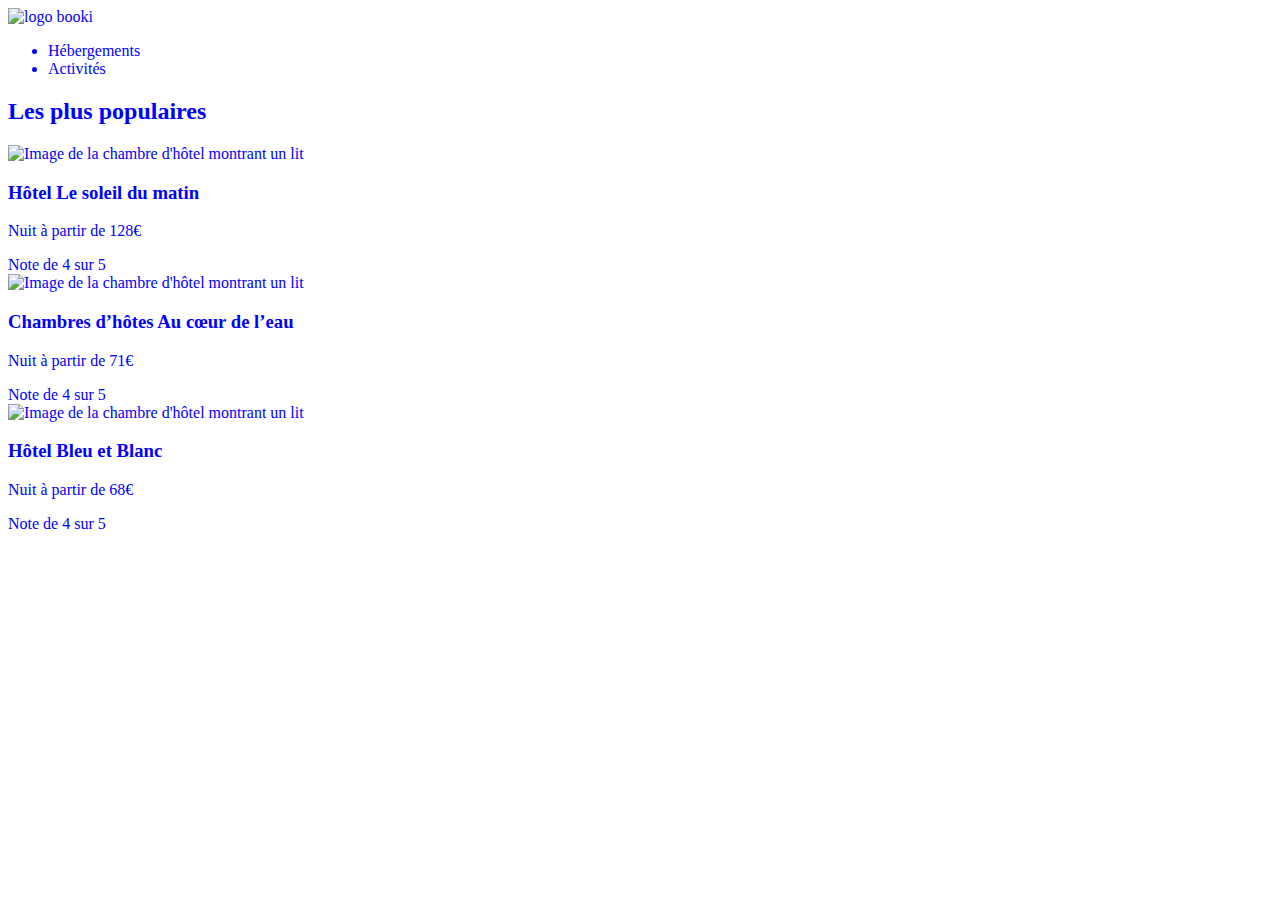
==== desktop.html @ 02c39d25 "Add files via upload" ====
<!DOCTYPE html>
<html lang="fr">

<head>
    <meta charset="UTF-8">
    <meta name="viewport" content="width=device-width, initial-scale=1.0">
    <title>Booki</title>
    <link rel="preconnect" href="https://fonts.googleapis.com">
    <link rel="preconnect" href="https://fonts.gstatic.com" crossorigin>
    <link href="https://fonts.googleapis.com/css2?family=Raleway:wght@400;500;700&display=swap" rel="stylesheet">
    <link rel="stylesheet" href="https://cdnjs.cloudflare.com/ajax/libs/font-awesome/6.2.1/css/all.min.css"
        integrity="sha512-MV7K8+y+gLIBoVD59lQIYicR65iaqukzvf/nwasF0nqhPay5w/9lJmVM2hMDcnK1OnMGCdVK+iQrJ7lzPJQd1w=="
        crossorigin="anonymous" referrerpolicy="no-referrer" />
    <link rel="stylesheet" href="./css/desktop.css">
</head>

<body>
    <div class="main-container">
        <header>
            <div class="logo">
                <img src="PROJETS/../Logo.png" title="Logo du site Booki" alt="logo booki" />
            </div>
         <nav class="entete">
           <ul>
             <li><class="herbergements-entete">Hébergements</a>
             </li>
                <li><class="activites-entete">Activités</a>
                    
        </header>
        <main>
            <div class="hebergements-and-populaires">
                <section class="hebergements">

                </section>
                <section class="populaires">
                    <div class="populaires-title">
                        <h2 class="section-title">Les plus populaires</h2>
                        <i class="fa-solid fa-chart-line" aria-hidden="true"></i>
                    </div>
                    <div class="populaires-cards">
                        <article class="card">
                            <img src="./images/hebergements/emile-guillemot.jpg" alt="Image de la chambre d'hôtel montrant un lit">
                            <div class="card-content">
                                <div class="card-txt">
                                    <h3 class="card-title">Hôtel Le soleil du matin</h3>
                                    <p class="card-subtitle">Nuit à partir de 128<span class="euro">€</span></p>
                                </div>
                                <div class="card-rating">
                                    <i class="fa-xs fa-solid fa-star" aria-hidden="true"></i>
                                    <i class="fa-xs fa-solid fa-star" aria-hidden="true"></i>
                                    <i class="fa-xs fa-solid fa-star" aria-hidden="true"></i>
                                    <i class="fa-xs fa-solid fa-star" aria-hidden="true"></i>
                                    <i class="fa-xs fa-solid fa-star neutralStar" aria-hidden="true"></i>
                                    <span class="sr-only">Note de 4 sur 5</span>
                                </div>
                            </div>
                        </article>
                        <article class="card">
                            <img src="./images/hebergements/aw-creative.jpg" alt="Image de la chambre d'hôtel montrant un lit">
                            <div class="card-content">
                                <div class="card-txt">
                                    <h3 class="card-title">Chambres d’hôtes Au cœur de l’eau</h3>
                                    <p class="card-subtitle">Nuit à partir de 71<span class="euro">€</span></p>
                                </div>
                                <div class="card-rating">
                                    <i class="fa-xs fa-solid fa-star" aria-hidden="true"></i>
                                    <i class="fa-xs fa-solid fa-star" aria-hidden="true"></i>
                                    <i class="fa-xs fa-solid fa-star" aria-hidden="true"></i>
                                    <i class="fa-xs fa-solid fa-star" aria-hidden="true"></i>
                                    <i class="fa-xs fa-solid fa-star neutralStar" aria-hidden="true"></i>
                                    <span class="sr-only">Note de 4 sur 5</span>
                                </div>
                            </div>
                        </article>
                        <article class="card">
                            <img src="./images/hebergements/febrian-zakaria2.jpg" alt="Image de la chambre d'hôtel montrant un lit">
                            <div class="card-content">
                                <div class="card-txt">
                                    <h3 class="card-title">Hôtel Bleu et Blanc</h3>
                                    <p class="card-subtitle">Nuit à partir de 68<span class="euro">€</span></p>
                                </div>
                                <div class="card-rating">
                                    <i class="fa-xs fa-solid fa-star" aria-hidden="true"></i>
                                    <i class="fa-xs fa-solid fa-star" aria-hidden="true"></i>
                                    <i class="fa-xs fa-solid fa-star" aria-hidden="true"></i>
                                    <i class="fa-xs fa-solid fa-star" aria-hidden="true"></i>
                                    <i class="fa-xs fa-solid fa-star neutralStar" aria-hidden="true"></i>
                                    <span class="sr-only">Note de 4 sur 5</span>
                                </div>
                            </div>
                        </article>
                    </div>
                </section>
            </div>
        </main>
        <footer></footer>
    </div>
</body>

</html>
---- css/desktop.css ----
body {
    color: blue;
}
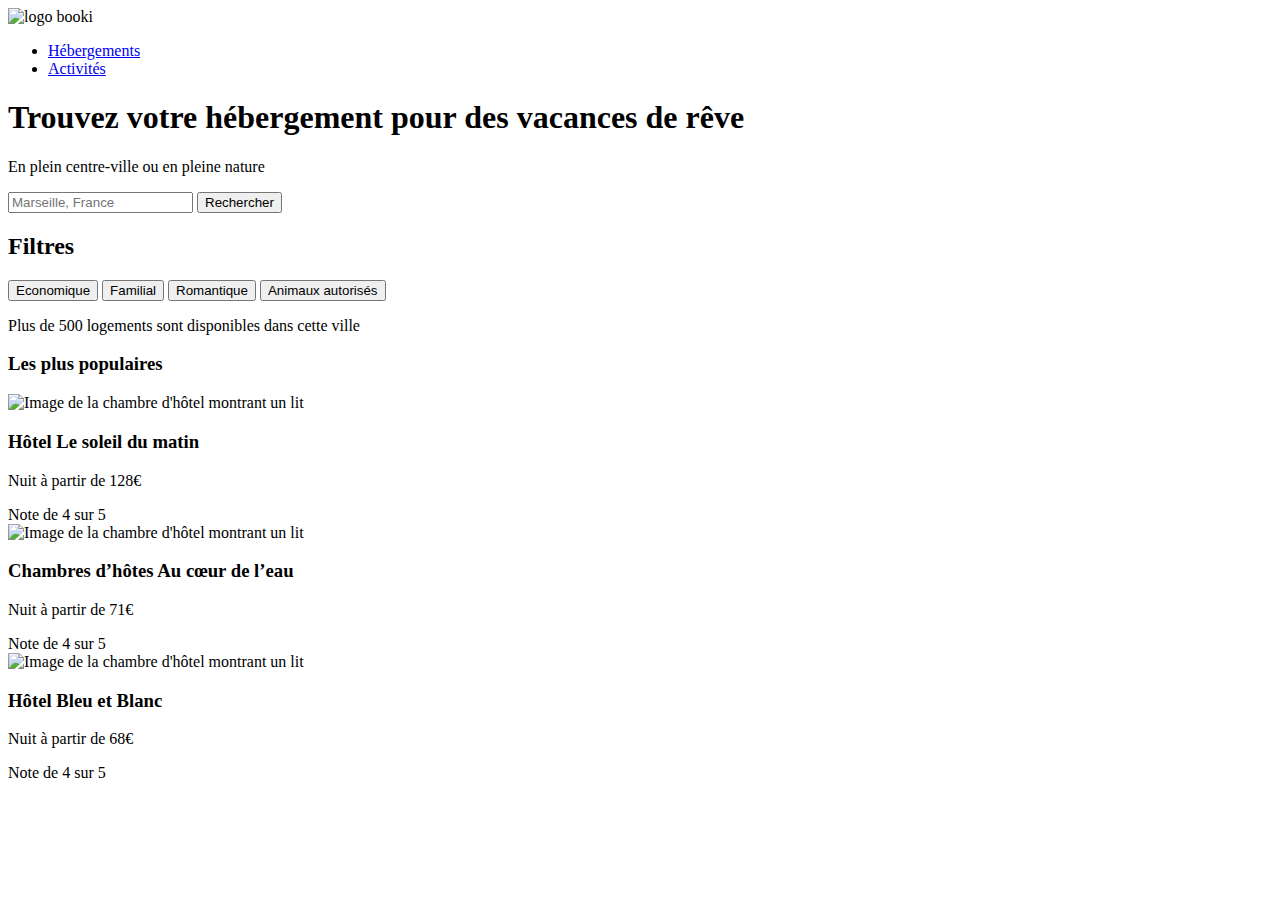
==== commit caad99d8: "Add files via upload" ====
--- a/desktop.html
+++ b/desktop.html
@@ -17,24 +17,53 @@
 <body>
     <div class="main-container">
         <header>
-            <div class="logo">
-                <img src="PROJETS/../Logo.png" title="Logo du site Booki" alt="logo booki" />
-            </div>
-         <nav class="entete">
-           <ul>
-             <li><class="herbergements-entete">Hébergements</a>
-             </li>
-                <li><class="activites-entete">Activités</a>
-                    
-        </header>
+  <div class="logo">
+    <img src="PROJETS/../Logo.png" title="Logo du site Booki" alt="logo booki">
+  </div>
+          
+ <!-- nav pour référencement + oragnisation -->
+  <nav>
+    <ul>
+      <li><a href="herbergements-entete">Hébergements</a></li>
+      <li><a href="activites-entete">Activités</a></li>
+    </ul>
+  </nav>
+</header>
         <main>
+          <section>
+  <h1>Trouvez votre hébergement pour des vacances de rêve</h1>
+  <p>En plein centre-ville ou en pleine nature</p>
+  
+  <form class="recherche">
+   <div class="recherche-box">
+    <div class="logo-recherche">
+      <span class="logo"><i class="fa-solid fa-location-dot"></i></span>
+    </div>  
+    <input type="text" placeholder="Marseille, France">
+    <button type="submit">Rechercher</button>
+  </div>
+</form>
+            
+  <div class="filtres">
+  <h2>Filtres</h2>
+  <button> <i class="fa-sharp fa-solid fa-money-bill-wave"></i><i class="logo-economique"></i> Economique</button>
+  <button> <i class="fa-solid fa-person"></i><i class="logo-familial"></i> Familial</button>
+  <button> <i class="fa-solid fa-heart"></i><i class="logo-romantique"></i> Romantique</button>
+  <button> <i class="fa-solid fa-dog"></i><i class="logo-animaux"></i> Animaux autorisés</button>
+    
+  </div>
+
+          <p><i class="fa-solid fa-circle-info"> </i>Plus de 500 logements sont disponibles dans cette ville</p>
+          </section>
+
+          
             <div class="hebergements-and-populaires">
                 <section class="hebergements">
 
                 </section>
                 <section class="populaires">
                     <div class="populaires-title">
-                        <h2 class="section-title">Les plus populaires</h2>
+                        <h3 class="section-title">Les plus populaires</h3>
                         <i class="fa-solid fa-chart-line" aria-hidden="true"></i>
                     </div>
                     <div class="populaires-cards">
@@ -93,7 +122,10 @@
                 </section>
             </div>
         </main>
-        <footer></footer>
+        <footer>
+          
+          
+        </footer>
     </div>
 </body>
 
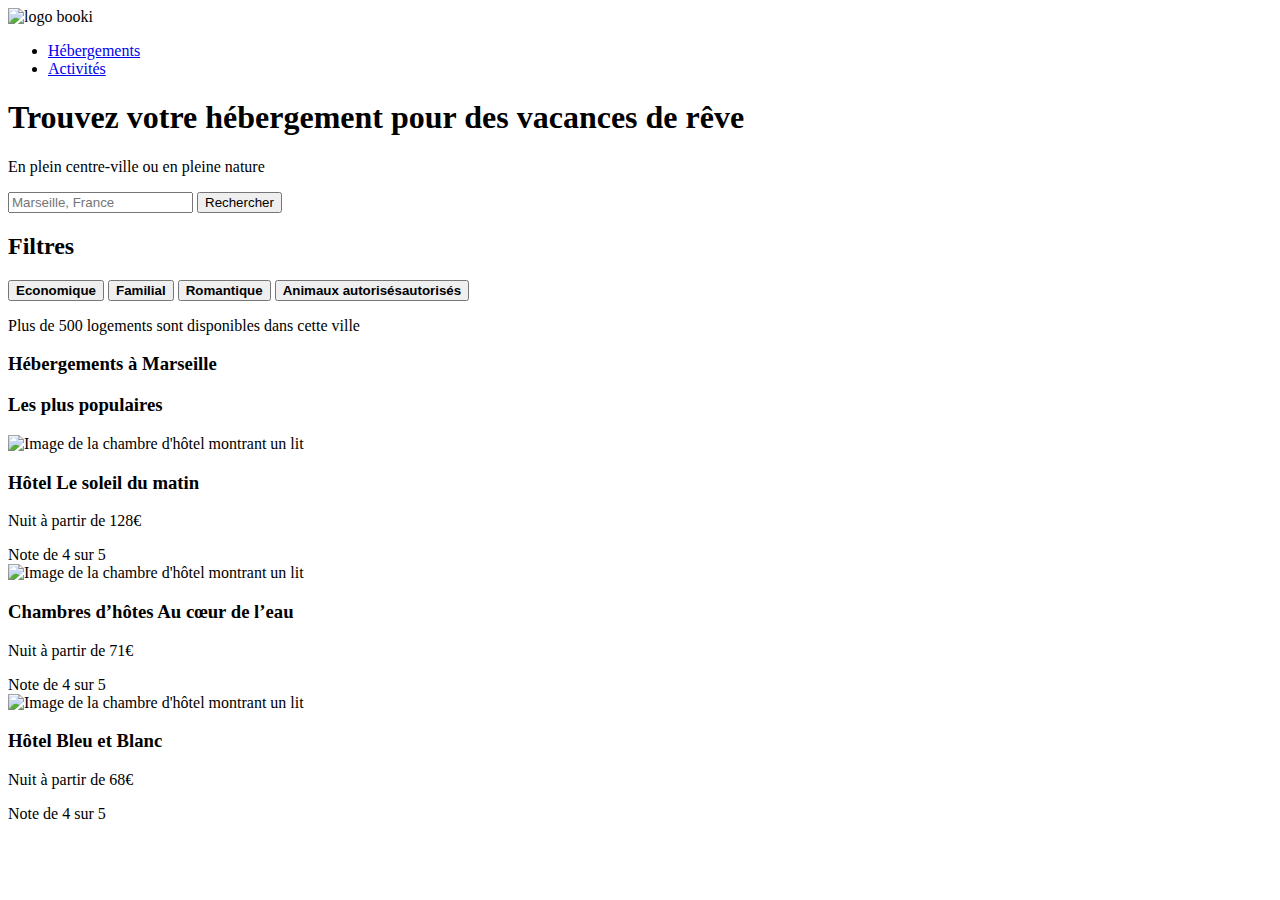
==== commit 6b66307d: "Add files via upload" ====
--- a/desktop.html
+++ b/desktop.html
@@ -18,20 +18,21 @@
     <div class="main-container">
         <header>
   <div class="logo">
-    <img src="PROJETS/../Logo.png" title="Logo du site Booki" alt="logo booki">
+    <img src="/Users/macos/Desktop/PROJETS /P2-Créez_la_page_d'accueil_d'une_agence_de_voyage_avec HTML_&_CSS_Caroline_Sclavon/code/logo/Logo.png" title="Logo du site Booki" alt="logo booki">
   </div>
           
  <!-- nav pour référencement + oragnisation -->
   <nav>
     <ul>
-      <li><a href="herbergements-entete">Hébergements</a></li>
-      <li><a href="activites-entete">Activités</a></li>
+      <li><a href="#herbergements-entete">Hébergements</a></li>
+      <li><a href="#activites-entete">Activités</a></li>
     </ul>
   </nav>
 </header>
         <main>
-          <section>
+ 
   <h1>Trouvez votre hébergement pour des vacances de rêve</h1>
+  <section>
   <p>En plein centre-ville ou en pleine nature</p>
   
   <form class="recherche">
@@ -46,24 +47,28 @@
             
   <div class="filtres">
   <h2>Filtres</h2>
-  <button> <i class="fa-sharp fa-solid fa-money-bill-wave"></i><i class="logo-economique"></i> Economique</button>
-  <button> <i class="fa-solid fa-person"></i><i class="logo-familial"></i> Familial</button>
-  <button> <i class="fa-solid fa-heart"></i><i class="logo-romantique"></i> Romantique</button>
-  <button> <i class="fa-solid fa-dog"></i><i class="logo-animaux"></i> Animaux autorisés</button>
-    
+    <id class="boutons-filtres" ></id>
+  <button> <i class="fa-sharp fa-solid fa-money-bill-wave"></i><i class="logo-economique"></i> <strong>Economique</strong></button>
+    <button> <i class="fa-solid fa-person"></i><i class="logo-familial"></i> <strong>Familial</strong></button>
+  <button> <i class="fa-solid fa-heart"></i><i class="logo-romantique"></i> <strong>Romantique</strong></button>
+    <button> <i class="fa-solid fa-dog"></i><i class="logo-animaux"></i> <strong>Animaux autorisésautorisés </strong></button>
+   
   </div>
-
-          <p><i class="fa-solid fa-circle-info"> </i>Plus de 500 logements sont disponibles dans cette ville</p>
+          </id>
+      <div class="petit-i">
+          <p><i class="fa-solid fa-info"></i>Plus de 500 logements sont disponibles dans cette ville</p>
+          </div>
           </section>
-
           
             <div class="hebergements-and-populaires">
                 <section class="hebergements">
-
+                  <h3 id="hebergement-entete" class="section-title">Hébergements à Marseille</h3>
+         
                 </section>
+              
                 <section class="populaires">
                     <div class="populaires-title">
-                        <h3 class="section-title">Les plus populaires</h3>
+                        <h3 id="activites-entete" class="section-title">Les plus populaires</h3>
                         <i class="fa-solid fa-chart-line" aria-hidden="true"></i>
                     </div>
                     <div class="populaires-cards">
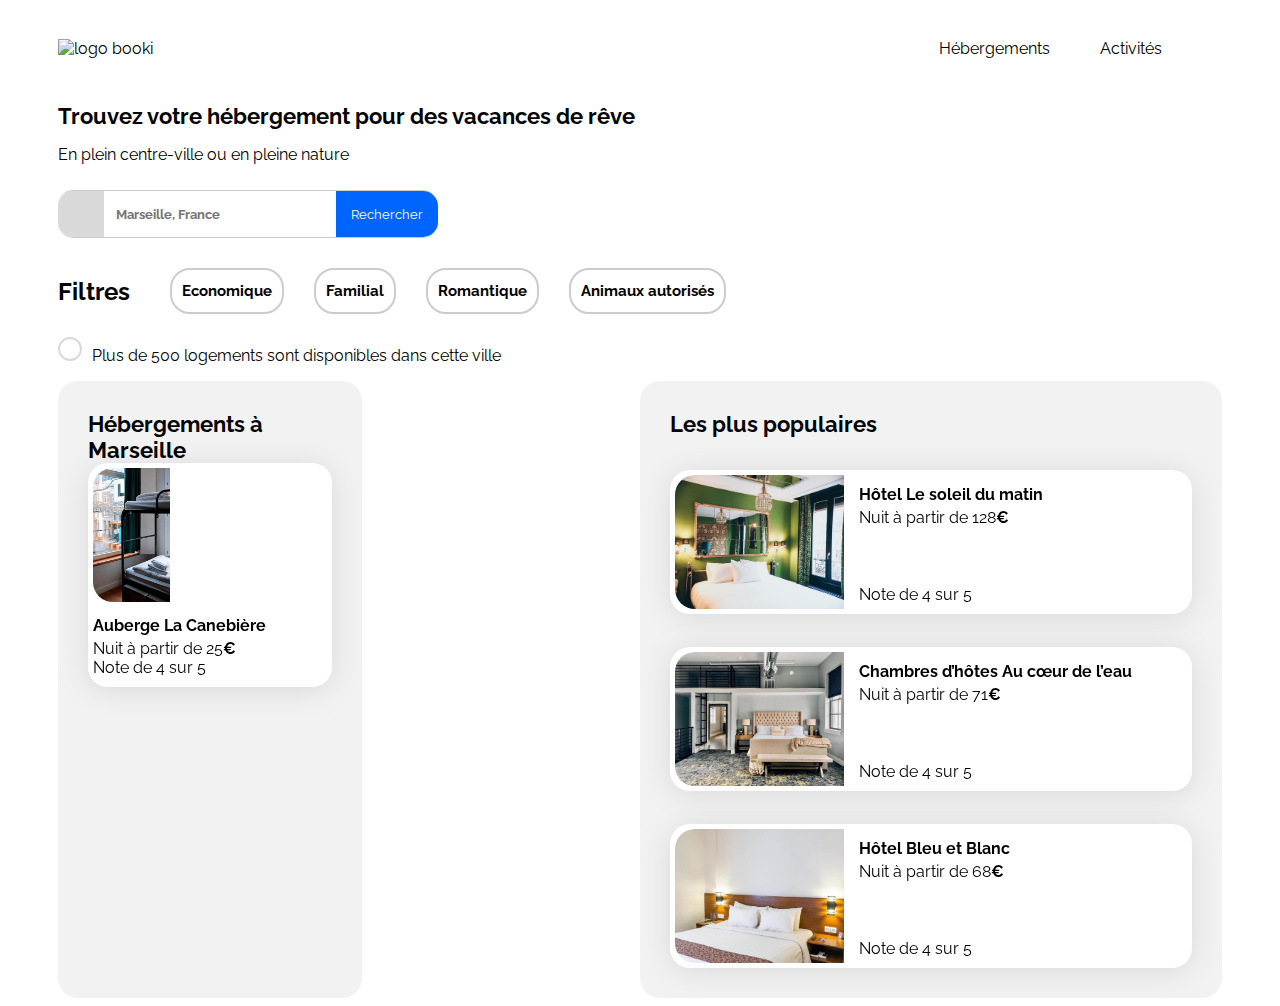
==== commit eb96eb97: "ajout carte Hebergements + lien fichier CSS + modif logo" ====
--- a/desktop.html
+++ b/desktop.html
@@ -11,14 +11,14 @@
     <link rel="stylesheet" href="https://cdnjs.cloudflare.com/ajax/libs/font-awesome/6.2.1/css/all.min.css"
         integrity="sha512-MV7K8+y+gLIBoVD59lQIYicR65iaqukzvf/nwasF0nqhPay5w/9lJmVM2hMDcnK1OnMGCdVK+iQrJ7lzPJQd1w=="
         crossorigin="anonymous" referrerpolicy="no-referrer" />
-    <link rel="stylesheet" href="./css/desktop.css">
+    <link rel="stylesheet" href="desktop.css">
 </head>
 
 <body>
     <div class="main-container">
         <header>
-  <div class="logo">
-    <img src="/Users/macos/Desktop/PROJETS /P2-Créez_la_page_d'accueil_d'une_agence_de_voyage_avec HTML_&_CSS_Caroline_Sclavon/code/logo/Logo.png" title="Logo du site Booki" alt="logo booki">
+  <div class="logo-booki">
+    <img src="/Users/macos/Desktop/PROJETS /P2-Créez_la_page_d'accueil_d'une_agence_de_voyage_avec HTML_&_CSS_Caroline_Sclavon/code/logo/Logo.png" title="Logo du site Booki" alt="logo booki" />
   </div>
           
  <!-- nav pour référencement + oragnisation -->
@@ -51,7 +51,7 @@
   <button> <i class="fa-sharp fa-solid fa-money-bill-wave"></i><i class="logo-economique"></i> <strong>Economique</strong></button>
     <button> <i class="fa-solid fa-person"></i><i class="logo-familial"></i> <strong>Familial</strong></button>
   <button> <i class="fa-solid fa-heart"></i><i class="logo-romantique"></i> <strong>Romantique</strong></button>
-    <button> <i class="fa-solid fa-dog"></i><i class="logo-animaux"></i> <strong>Animaux autorisésautorisés </strong></button>
+    <button> <i class="fa-solid fa-dog"></i><i class="logo-animaux"></i> <strong>Animaux autorisés </strong></button>
    
   </div>
           </id>
@@ -59,12 +59,29 @@
           <p><i class="fa-solid fa-info"></i>Plus de 500 logements sont disponibles dans cette ville</p>
           </div>
           </section>
-          
+
             <div class="hebergements-and-populaires">
+                <article class="centre-site">
                 <section class="hebergements">
-                  <h3 id="hebergement-entete" class="section-title">Hébergements à Marseille</h3>
-         
-                </section>
+                  <h3 id="hebergements-entete" class="section-title">Hébergements à Marseille</h3>
+                    <div class="hebergements-cards">
+                        <article class="card">
+                            <img src="Images Booki/hebergements/4_small/marcus-loke-WQJvWU_HZFo-unsplash.jpg" alt="Image lits superposés">
+                            <div class="card-txt">
+                                <h3 class="card-title">Auberge La Canebière</h3>
+                                <p class="card-subtitle">Nuit à partir de 25<span class="euro">€</span></p>
+                            </div>
+                            <div class="card-rating">
+                                <i class="fa-xs fa-solid fa-star" aria-hidden="true"></i>
+                                <i class="fa-xs fa-solid fa-star" aria-hidden="true"></i>
+                                <i class="fa-xs fa-solid fa-star" aria-hidden="true"></i>
+                                <i class="fa-xs fa-solid fa-star" aria-hidden="true"></i>
+                                <i class="fa-xs fa-solid fa-star neutralStar" aria-hidden="true"></i>
+                                <span class="sr-only">Note de 4 sur 5</span>
+                            </div>
+                        </div>
+                    </article>
+                    
               
                 <section class="populaires">
                     <div class="populaires-title">
@@ -73,7 +90,7 @@
                     </div>
                     <div class="populaires-cards">
                         <article class="card">
-                            <img src="./images/hebergements/emile-guillemot.jpg" alt="Image de la chambre d'hôtel montrant un lit">
+                            <img src="Images Booki/hebergements/4_small/emile-guillemot-Bj_rcSC5XfE-unsplash.jpg" alt="Image de la chambre d'hôtel montrant un lit">
                             <div class="card-content">
                                 <div class="card-txt">
                                     <h3 class="card-title">Hôtel Le soleil du matin</h3>
@@ -90,7 +107,7 @@
                             </div>
                         </article>
                         <article class="card">
-                            <img src="./images/hebergements/aw-creative.jpg" alt="Image de la chambre d'hôtel montrant un lit">
+                            <img src="Images Booki/hebergements/4_small/aw-creative-VGs8z60yT2c-unsplash.jpg" alt="Image de la chambre d'hôtel montrant un lit">
                             <div class="card-content">
                                 <div class="card-txt">
                                     <h3 class="card-title">Chambres d’hôtes Au cœur de l’eau</h3>
@@ -107,7 +124,7 @@
                             </div>
                         </article>
                         <article class="card">
-                            <img src="./images/hebergements/febrian-zakaria2.jpg" alt="Image de la chambre d'hôtel montrant un lit">
+                            <img src="Images Booki/hebergements/4_small/febrian-zakaria-sjvU0THccQA-unsplash.jpg" alt="Image de la chambre d'hôtel montrant un lit">
                             <div class="card-content">
                                 <div class="card-txt">
                                     <h3 class="card-title">Hôtel Bleu et Blanc</h3>
@@ -126,6 +143,7 @@
                     </div>
                 </section>
             </div>
+        </article>
         </main>
         <footer>
           
--- a/desktop.css
+++ b/desktop.css
@@ -0,0 +1,336 @@
+* {
+    font-family: 'Raleway', sans-serif;
+    max-widht: 1400px;
+}
+
+:root {
+    --main-color: #0065FC;
+    --main-bg-color: #F2F2F2;
+    --filter-bg-color: #DEEBFF;
+}
+
+.fa-solid {
+    color: var(--main-color);
+}
+
+body {
+    display: flex;
+    justify-content: center;
+}
+
+.main-container {
+    width: 100%;
+    max-width: 1440px;
+    padding: 0 50px;
+    box-sizing: border-box;
+}
+
+.section-title {
+    margin: 0;
+    font-size: 22px;
+}
+
+.euro {
+    font-weight: 700;
+}
+
+.neutralStar {
+    color: var(--main-bg-color)
+}
+/****** Entete ******/
+header {
+  display: flex;
+  align-items: center;
+  justify-content: space-between;
+  height: 80px;
+  padding: 0 60px;
+}
+
+.logo-booki {
+  display: flex;
+  align-item: center;
+  justify-content: center; 
+  margin-left: -60px;
+}
+
+nav ul {
+  display: flex;
+  list-style: none;
+  margin: 0;
+  padding: 0;
+}
+
+nav li {
+  margin-left: 50px;
+}
+
+nav a {
+  color : black;
+  text-decoration: none;
+  font-size: 16px;
+  text-transform: none;
+  margin: 0px;
+}
+
+nav li:hover:before { /** pour la barre bleue au survol des éléments **/
+    content: "";
+    position: absolute;
+    height: 2px;
+    width: 110px;
+    top: 0px;
+    background-color: #0065FC;
+}
+/** Trouver votre hébergement**/ 
+h1 {
+font-style: normal;
+font-weight: 700;
+font-size: 22px;
+line-height: 26px;
+}
+
+/** Barre recherche ville **/
+.logo-recherche .logo i {
+   color: #000000;
+}
+
+.recherche {
+  border-radius: 5px;
+  overflow: hidden;
+  display: inline-block;
+  max-width: 400px; 
+  width: 80%; 
+  padding: 10px; 
+  box-sizing: border-box;
+  margin-left: -10px; /** pour aligner avec le reste **/
+}
+
+.recherche .recherche-box {
+  display: flex;
+  align-items: center;
+  background-color: #fff;
+  border-top: 1px solid #ccc;
+  border-bottom: 1px solid #ccc;
+  border-radius: 15px 15px 15px 15px;
+}
+
+.recherche .recherche-box .logo-recherche {
+  background-color: #D9D9D9;
+  border-radius: 15px 0 0 15px;
+  padding: 12px; 
+}
+
+.recherche .recherche-box .logo {
+  display: flex;
+  align-items: center;
+  justify-content: center;
+  width: 22px;
+  height: 22px;  
+}
+
+.recherche .recherche-box input[type="text"] {
+  border: none;
+  outline: none;
+  flex: 1;
+  padding: 12px;
+  width: 22px;
+  height: 22px;
+  font-weight: bold;
+  color: #000000;
+}
+
+.recherche .recherche-box button[type="submit"] {
+  background-color: #0065FC;
+  color: #fff;
+  border: none;
+  outline: none;
+  padding: 15px;
+  border-radius: 0 15px 15px 0;
+}
+
+/** Filtres **/
+.filtres {
+  font-style: normal;
+  font-weight: 400;
+  font-size: 16px;
+  line-height: 19px;
+  margin-bottom: 15px;
+  display: flex;
+  align-items: center;
+  font-weight: bold;
+    margin: 10px 0;
+}
+
+.boutons-filtres {
+padding: 20px;
+}
+
+.filtres {
+  display: flex;
+  align-items: center;
+  Text-align: left;
+  margin: 10px 10; 
+}
+
+.filtres ul {
+  display: flex;
+  list-style: none;  
+}
+
+/** taille + espace entre les boutons + couleur arrière **/
+.filtres button {
+  display: inline-block;
+  align-items: center;
+  border: 2px solid #ccc;
+  border-radius: 20px;
+  padding: 12px 10px;
+  font-size: 15px;
+  cursor: pointer;
+  margin-right: 30px; 
+  background-color: white;
+}
+
+.filtres button:hover {
+  background-color: #DEEBFF;
+  color: black;
+}
+
+/** logo demandé indisponible, création d'un cercle pour i **/
+.petit-i i {
+  font-size: 12px;
+  display: inline-block;
+  width: 20px;
+  height: 20px;
+  border-radius: 50%;
+  border: 2px solid #D9D9D9;
+  text-align: center;
+  line-height: 20px;
+  margin-right: 10px;
+}
+
+/****** Hebergements And Populaires ***********/
+.centre-site {
+  display: flex;
+  flex-flow: row wrap;
+}
+
+.hebergements-and-populaires {
+    display: flex;
+    justify-content: space-between;
+}
+
+.hebergements-and-populaires section {
+    background-color: var(--main-bg-color);
+    border-radius: 20px;
+    padding: 30px;
+    box-sizing: border-box;
+    background-color: #F2F2F2;
+}
+/****** Cards *******/
+.card {
+  background-color: white;
+  border-radius: 20px;
+  padding: 5px;
+  filter: drop-shadow(0px 3px 15px rgba(0, 0, 0, 0.1));
+}
+
+.card img {
+  object-fit: cover;
+}
+
+.card-title {
+  font-size: 16px;
+}
+
+/****** Hebergements ***********/
+.hebergements {
+    width: 90%;
+}
+
+.hebergements-title {
+  display: flex;
+  justify-content: space-between;
+  align-items: center;
+}
+
+.hebergements.card .card {
+  display: flex;
+  margin-top: 33px;
+}
+
+.hebergements-cards img {
+  width: 33%;
+  height: 134px;
+  border-top-left-radius: 20px;
+  border-bottom-left-radius: 20px;
+}
+
+.hebergements-cards .card-content {
+  width: 67%;
+    padding-left: 15px;
+    display: flex;
+    flex-direction: row;
+    justify-content: space-between;
+    box-sizing: border-box;
+}
+
+.hebergements-cards .card-title {
+  margin-top: 10px;
+    margin-bottom: 4px;
+}
+
+.hebergements-cards .card-subtitle {
+  margin: 0;
+}
+
+.hebergements-cards .card-rating {
+  margin-bottom: 5px;
+}
+/****** Populaires ***********/
+.populaires {
+    width: 50%;
+}
+
+.populaires-title {
+    display: flex;
+    justify-content: space-between;
+    align-items: center;
+}
+
+.populaires-cards .card {
+    display: flex;
+    margin-top: 33px;
+}
+
+.populaires-cards img {
+    width: 33%;
+    height: 134px;
+    border-top-left-radius: 20px;
+    border-bottom-left-radius: 20px;
+}
+
+.populaires-cards .card-content {
+    width: 67%;
+    padding-left: 15px;
+    display: flex;
+    flex-direction: column;
+    justify-content: space-between;
+    box-sizing: border-box;
+}
+
+.populaires-cards .card-title {
+    margin-top: 10px;
+    margin-bottom: 4px;
+}
+
+.populaires-cards .card-subtitle {
+    margin: 0;
+}
+
+.populaires-cards .card-rating {
+    margin-bottom: 5px;
+}
+
+footer { 
+  background-color: #F2F2F2;
+}
+
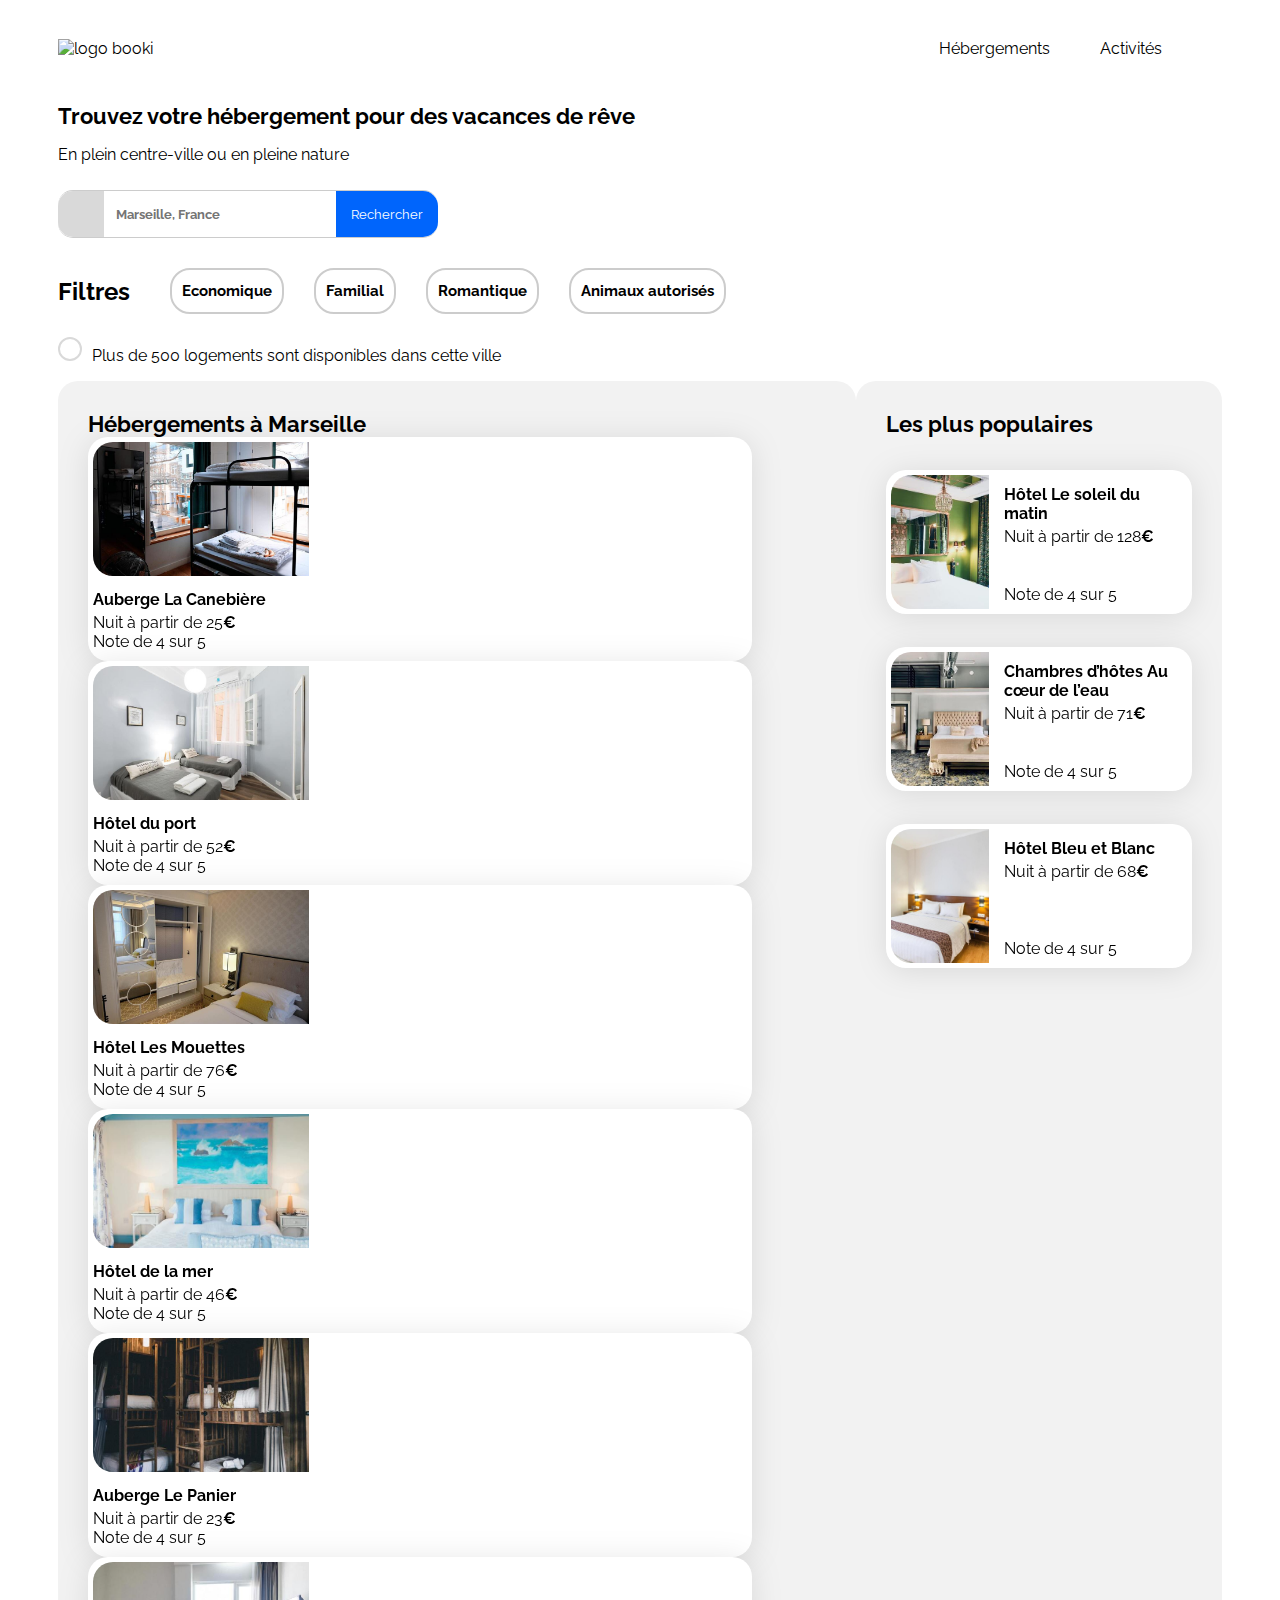
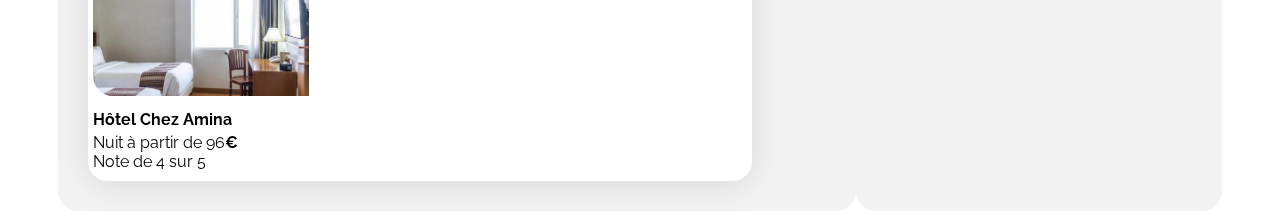
==== commit 1161c5e0: "Site Booki" ====
--- a/desktop.html
+++ b/desktop.html
@@ -30,9 +30,8 @@
   </nav>
 </header>
         <main>
- 
+            <section>
   <h1>Trouvez votre hébergement pour des vacances de rêve</h1>
-  <section>
   <p>En plein centre-ville ou en pleine nature</p>
   
   <form class="recherche">
@@ -60,28 +59,124 @@
           </div>
           </section>
 
-            <div class="hebergements-and-populaires">
-                <article class="centre-site">
-                <section class="hebergements">
-                  <h3 id="hebergements-entete" class="section-title">Hébergements à Marseille</h3>
-                    <div class="hebergements-cards">
-                        <article class="card">
-                            <img src="Images Booki/hebergements/4_small/marcus-loke-WQJvWU_HZFo-unsplash.jpg" alt="Image lits superposés">
-                            <div class="card-txt">
-                                <h3 class="card-title">Auberge La Canebière</h3>
-                                <p class="card-subtitle">Nuit à partir de 25<span class="euro">€</span></p>
-                            </div>
-                            <div class="card-rating">
-                                <i class="fa-xs fa-solid fa-star" aria-hidden="true"></i>
-                                <i class="fa-xs fa-solid fa-star" aria-hidden="true"></i>
-                                <i class="fa-xs fa-solid fa-star" aria-hidden="true"></i>
-                                <i class="fa-xs fa-solid fa-star" aria-hidden="true"></i>
-                                <i class="fa-xs fa-solid fa-star neutralStar" aria-hidden="true"></i>
-                                <span class="sr-only">Note de 4 sur 5</span>
-                            </div>
-                        </div>
-                    </article>
-                    
+          <div class="hebergements-and-populaires">
+            <section class="centre-site">
+                
+            <div class="hebergements">
+              <h3 id="hebergements-entete" class="section-title">Hébergements à Marseille</h3>
+                <div class="hebergements-cards">
+                    <article class="card">
+                        <img src="Images Booki/hebergements/4_small/marcus-loke-WQJvWU_HZFo-unsplash.jpg" alt="Image lits superposés">
+                        <div class="card-txt">
+                            <h3 class="card-title">Auberge La Canebière</h3>
+                            <p class="card-subtitle">Nuit à partir de 25<span class="euro">€</span></p>
+                        </div>
+                        <div class="card-rating">
+                            <i class="fa-xs fa-solid fa-star" aria-hidden="true"></i>
+                            <i class="fa-xs fa-solid fa-star" aria-hidden="true"></i>
+                            <i class="fa-xs fa-solid fa-star" aria-hidden="true"></i>
+                            <i class="fa-xs fa-solid fa-star" aria-hidden="true"></i>
+                            <i class="fa-xs fa-solid fa-star neutralStar" aria-hidden="true"></i>
+                            <span class="sr-only">Note de 4 sur 5</span>
+                        </div>
+                      </article>
+                    </div>
+                </div>
+              
+              <div class="hebergements">
+                <div class="hebergements-cards">
+                    <article class="card">
+                        <img src="Images Booki/hebergements/4_small/fred-kleber-gTbaxaVLvsg-unsplash.jpg" alt="Image chambre avec fenetre">
+                        <div class="card-txt">
+                            <h3 class="card-title">Hôtel du port</h3>
+                            <p class="card-subtitle">Nuit à partir de 52<span class="euro">€</span></p>
+                        </div>
+                        <div class="card-rating">
+                            <i class="fa-xs fa-solid fa-star" aria-hidden="true"></i>
+                            <i class="fa-xs fa-solid fa-star" aria-hidden="true"></i>
+                            <i class="fa-xs fa-solid fa-star" aria-hidden="true"></i>
+                            <i class="fa-xs fa-solid fa-star" aria-hidden="true"></i>
+                            <i class="fa-xs fa-solid fa-star neutralStar" aria-hidden="true"></i>
+                            <span class="sr-only">Note de 4 sur 5</span>
+                        </div>
+                    </div>
+                </div>
+          
+               <div class="hebergements">     
+                <div class="hebergements-cards">
+                    <article class="card">
+                        <img src="Images Booki/hebergements/4_small/reisetopia-B8WIgxA_PFU-unsplash.jpg" alt="Image chambre avec miroir">
+                    <div class="card-txt">
+                        <h3 class="card-title">Hôtel Les Mouettes</h3>
+                        <p class="card-subtitle">Nuit à partir de 76<span class="euro">€</span></p>
+                    </div>
+                    <div class="card-rating">
+                        <i class="fa-xs fa-solid fa-star" aria-hidden="true"></i>
+                        <i class="fa-xs fa-solid fa-star" aria-hidden="true"></i>
+                        <i class="fa-xs fa-solid fa-star" aria-hidden="true"></i>
+                        <i class="fa-xs fa-solid fa-star" aria-hidden="true"></i>
+                        <i class="fa-xs fa-solid fa-star neutralStar" aria-hidden="true"></i>
+                        <span class="sr-only">Note de 4 sur 5</span>
+                    </div>
+                    </div>
+                </div>
+                 <div class="hebergements">     
+                <div class="hebergements-cards">
+                    <article class="card">
+                        <img src="Images Booki/hebergements/4_small/annie-spratt-Eg1qcIitAuA-unsplash.jpg" alt="Image chambre bleue">
+                <div class="card-txt">
+                    <h3 class="card-title">Hôtel de la mer</h3>
+                    <p class="card-subtitle">Nuit à partir de 46<span class="euro">€</span></p>
+                </div>
+                <div class="card-rating">
+                    <i class="fa-xs fa-solid fa-star" aria-hidden="true"></i>
+                    <i class="fa-xs fa-solid fa-star" aria-hidden="true"></i>
+                    <i class="fa-xs fa-solid fa-star" aria-hidden="true"></i>
+                    <i class="fa-xs fa-solid fa-star" aria-hidden="true"></i>
+                    <i class="fa-xs fa-solid fa-star neutralStar" aria-hidden="true"></i>
+                    <span class="sr-only">Note de 4 sur 5</span>
+                </div>
+                    </div>
+                </div>
+                   <div class="hebergements">     
+                <div class="hebergements-cards">
+                    <article class="card">
+                        <img src="Images Booki/hebergements/4_small/nicate-lee-kT-ZyaiwBe0-unsplash.jpg" alt="Image lits superposés">
+            <div class="card-txt">
+                <h3 class="card-title">Auberge Le Panier</h3>
+                <p class="card-subtitle">Nuit à partir de 23<span class="euro">€</span></p>
+            </div>
+            <div class="card-rating">
+                <i class="fa-xs fa-solid fa-star" aria-hidden="true"></i>
+                <i class="fa-xs fa-solid fa-star" aria-hidden="true"></i>
+                <i class="fa-xs fa-solid fa-star" aria-hidden="true"></i>
+                <i class="fa-xs fa-solid fa-star" aria-hidden="true"></i>
+                <i class="fa-xs fa-solid fa-star neutralStar" aria-hidden="true"></i>
+                <span class="sr-only">Note de 4 sur 5</span>
+            </div>
+                    </div>
+                </div>
+                      <div class="hebergements">     
+                <div class="hebergements-cards">
+                    <article class="card">
+                        <img src="Images Booki/hebergements/4_small/febrian-zakaria-M6S1WvfW68A-unsplash.jpg" alt="Image chambre lits jumeaux">
+        <div class="card-txt">
+            <h3 class="card-title">Hôtel Chez Amina</h3>
+            <p class="card-subtitle">Nuit à partir de 96<span class="euro">€</span></p>
+        </div>
+        <div class="card-rating">
+            <i class="fa-xs fa-solid fa-star" aria-hidden="true"></i>
+            <i class="fa-xs fa-solid fa-star" aria-hidden="true"></i>
+            <i class="fa-xs fa-solid fa-star" aria-hidden="true"></i>
+            <i class="fa-xs fa-solid fa-star" aria-hidden="true"></i>
+            <i class="fa-xs fa-solid fa-star neutralStar" aria-hidden="true"></i>
+            <span class="sr-only">Note de 4 sur 5</span>
+        </div>
+                    </div>
+                </div>
+              </section>
+
+
               
                 <section class="populaires">
                     <div class="populaires-title">
@@ -142,6 +237,7 @@
                         </article>
                     </div>
                 </section>
+            </section>
             </div>
         </article>
         </main>
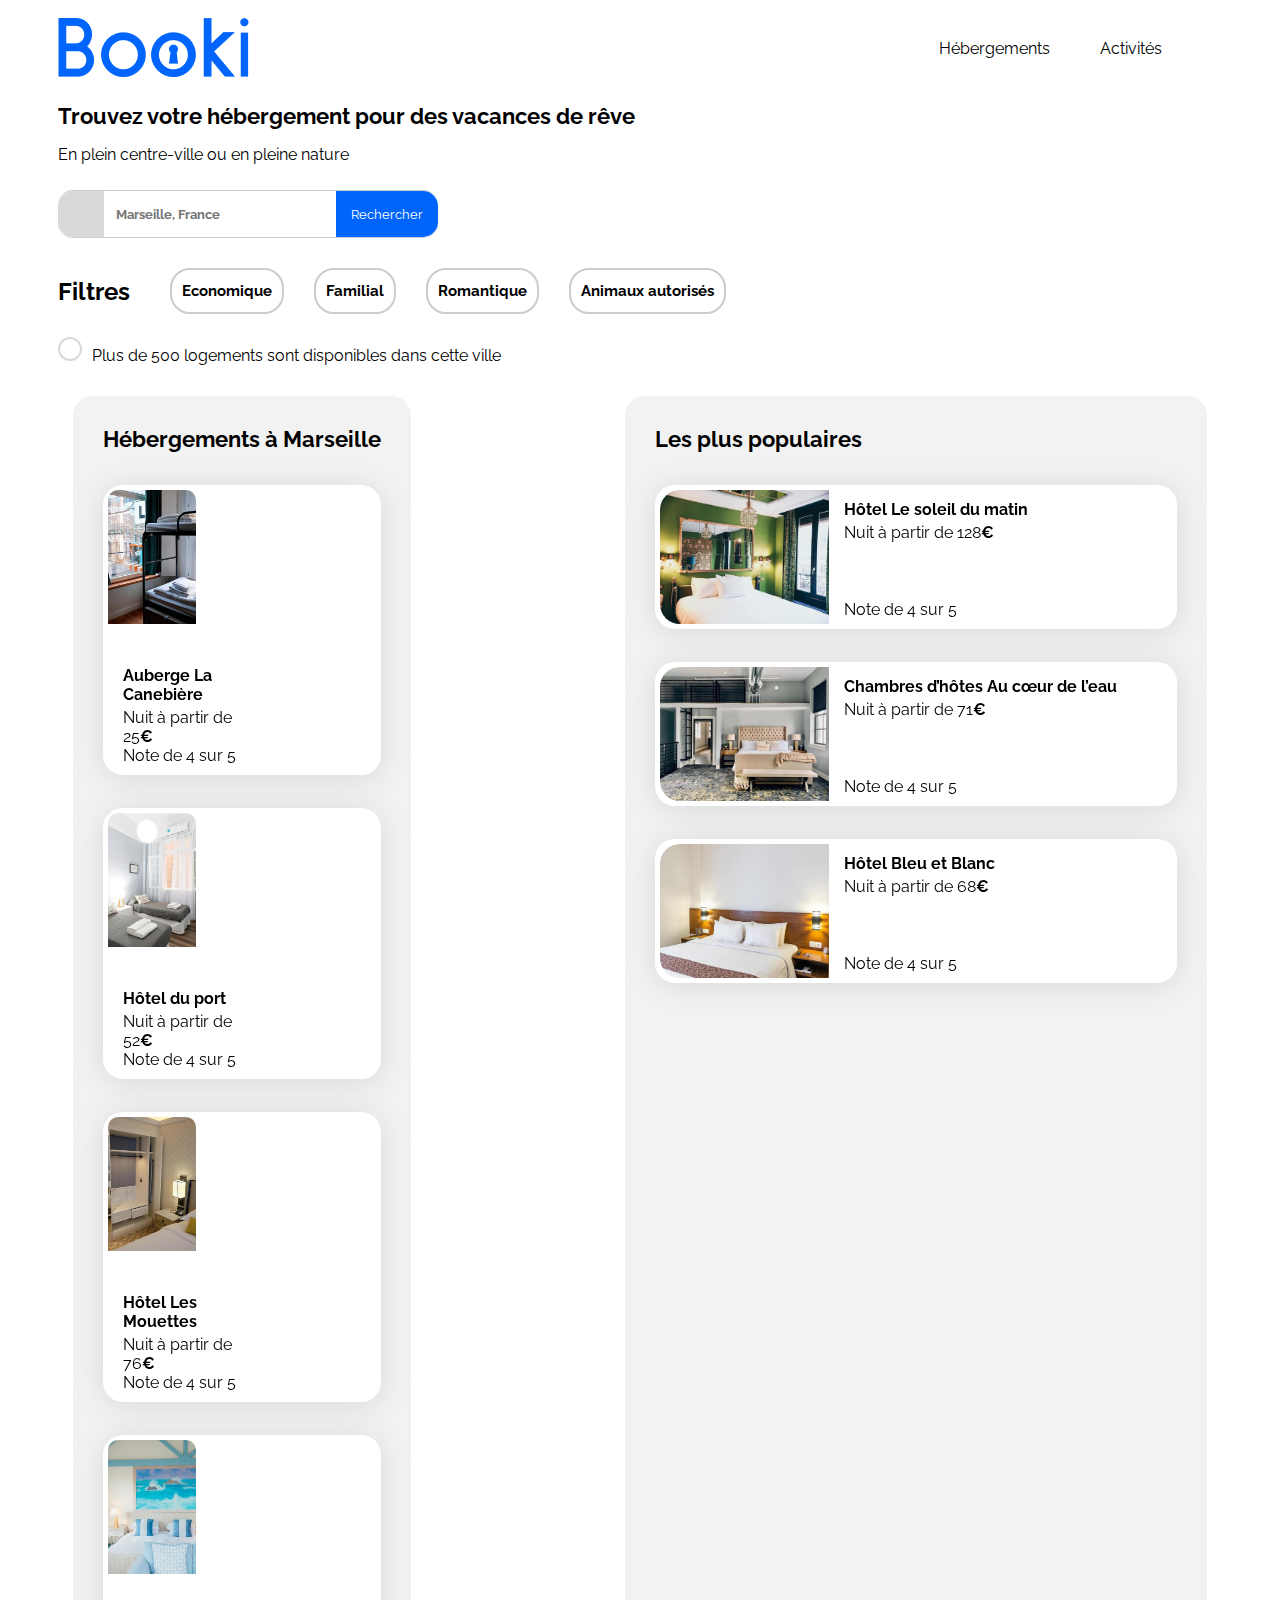
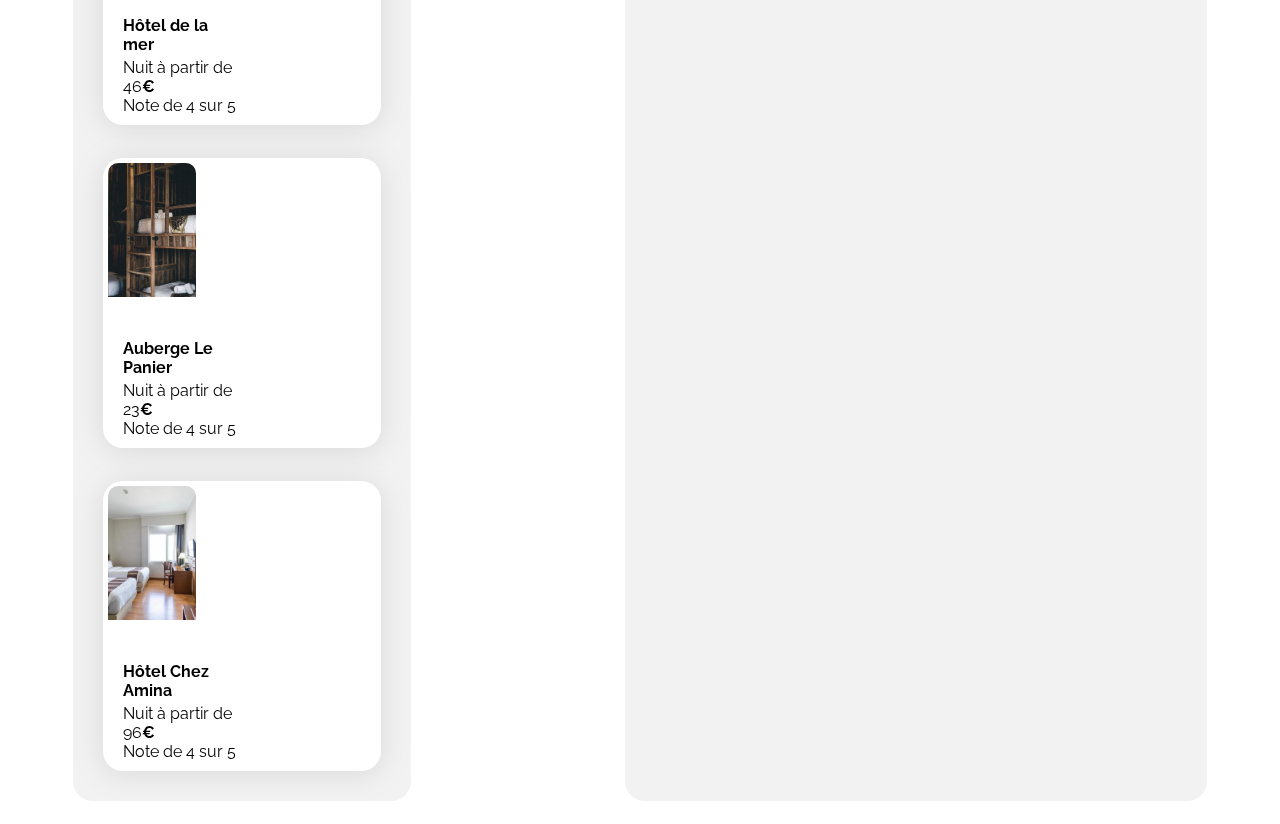
==== commit 0c1634c0: "Site Booki" ====
--- a/desktop.html
+++ b/desktop.html
@@ -18,7 +18,7 @@
     <div class="main-container">
         <header>
   <div class="logo-booki">
-    <img src="/Users/macos/Desktop/PROJETS /P2-Créez_la_page_d'accueil_d'une_agence_de_voyage_avec HTML_&_CSS_Caroline_Sclavon/code/logo/Logo.png" title="Logo du site Booki" alt="logo booki" />
+    <img src="Images Booki/logo/Booki.png" title="Logo du site Booki" alt="logo booki" />
   </div>
           
  <!-- nav pour référencement + oragnisation -->
@@ -60,13 +60,14 @@
           </section>
 
           <div class="hebergements-and-populaires">
-            <section class="centre-site">
-                
-            <div class="hebergements">
+            <section class="hebergements">  
+                <div class="hebergements-title">
               <h3 id="hebergements-entete" class="section-title">Hébergements à Marseille</h3>
+              </div>
                 <div class="hebergements-cards">
                     <article class="card">
                         <img src="Images Booki/hebergements/4_small/marcus-loke-WQJvWU_HZFo-unsplash.jpg" alt="Image lits superposés">
+                        <div class="card-content">
                         <div class="card-txt">
                             <h3 class="card-title">Auberge La Canebière</h3>
                             <p class="card-subtitle">Nuit à partir de 25<span class="euro">€</span></p>
@@ -79,14 +80,11 @@
                             <i class="fa-xs fa-solid fa-star neutralStar" aria-hidden="true"></i>
                             <span class="sr-only">Note de 4 sur 5</span>
                         </div>
-                      </article>
-                    </div>
-                </div>
-              
-              <div class="hebergements">
-                <div class="hebergements-cards">
+                    </div>
+                    </article>           
                     <article class="card">
                         <img src="Images Booki/hebergements/4_small/fred-kleber-gTbaxaVLvsg-unsplash.jpg" alt="Image chambre avec fenetre">
+                        <div class="card-content">
                         <div class="card-txt">
                             <h3 class="card-title">Hôtel du port</h3>
                             <p class="card-subtitle">Nuit à partir de 52<span class="euro">€</span></p>
@@ -100,13 +98,11 @@
                             <span class="sr-only">Note de 4 sur 5</span>
                         </div>
                     </div>
-                </div>
-          
-               <div class="hebergements">     
-                <div class="hebergements-cards">
+                    </article>     
                     <article class="card">
                         <img src="Images Booki/hebergements/4_small/reisetopia-B8WIgxA_PFU-unsplash.jpg" alt="Image chambre avec miroir">
-                    <div class="card-txt">
+                        <div class="card-content">
+                        <div class="card-txt">
                         <h3 class="card-title">Hôtel Les Mouettes</h3>
                         <p class="card-subtitle">Nuit à partir de 76<span class="euro">€</span></p>
                     </div>
@@ -117,14 +113,14 @@
                         <i class="fa-xs fa-solid fa-star" aria-hidden="true"></i>
                         <i class="fa-xs fa-solid fa-star neutralStar" aria-hidden="true"></i>
                         <span class="sr-only">Note de 4 sur 5</span>
-                    </div>
-                    </div>
-                </div>
-                 <div class="hebergements">     
-                <div class="hebergements-cards">
+                </div>
+                        </div>
+                    </article>
+           
                     <article class="card">
                         <img src="Images Booki/hebergements/4_small/annie-spratt-Eg1qcIitAuA-unsplash.jpg" alt="Image chambre bleue">
-                <div class="card-txt">
+                        <div class="card-content">
+                        <div class="card-txt">
                     <h3 class="card-title">Hôtel de la mer</h3>
                     <p class="card-subtitle">Nuit à partir de 46<span class="euro">€</span></p>
                 </div>
@@ -136,13 +132,13 @@
                     <i class="fa-xs fa-solid fa-star neutralStar" aria-hidden="true"></i>
                     <span class="sr-only">Note de 4 sur 5</span>
                 </div>
-                    </div>
-                </div>
-                   <div class="hebergements">     
-                <div class="hebergements-cards">
+                        </div>
+                    </article>
+               
                     <article class="card">
                         <img src="Images Booki/hebergements/4_small/nicate-lee-kT-ZyaiwBe0-unsplash.jpg" alt="Image lits superposés">
-            <div class="card-txt">
+                        <div class="card-content">
+                        <div class="card-txt">
                 <h3 class="card-title">Auberge Le Panier</h3>
                 <p class="card-subtitle">Nuit à partir de 23<span class="euro">€</span></p>
             </div>
@@ -154,13 +150,12 @@
                 <i class="fa-xs fa-solid fa-star neutralStar" aria-hidden="true"></i>
                 <span class="sr-only">Note de 4 sur 5</span>
             </div>
-                    </div>
-                </div>
-                      <div class="hebergements">     
-                <div class="hebergements-cards">
+                        </div>
+                    </article>                    
                     <article class="card">
                         <img src="Images Booki/hebergements/4_small/febrian-zakaria-M6S1WvfW68A-unsplash.jpg" alt="Image chambre lits jumeaux">
-        <div class="card-txt">
+                        <div class="card-content">
+                        <div class="card-txt">
             <h3 class="card-title">Hôtel Chez Amina</h3>
             <p class="card-subtitle">Nuit à partir de 96<span class="euro">€</span></p>
         </div>
@@ -172,12 +167,10 @@
             <i class="fa-xs fa-solid fa-star neutralStar" aria-hidden="true"></i>
             <span class="sr-only">Note de 4 sur 5</span>
         </div>
-                    </div>
-                </div>
-              </section>
-
-
-              
+                        </div>
+                     </article>
+                </div>
+                </section>             
                 <section class="populaires">
                     <div class="populaires-title">
                         <h3 id="activites-entete" class="section-title">Les plus populaires</h3>
@@ -237,9 +230,7 @@
                         </article>
                     </div>
                 </section>
-            </section>
-            </div>
-        </article>
+          </div>
         </main>
         <footer>
           
--- a/desktop.css
+++ b/desktop.css
@@ -208,10 +208,7 @@
 }
 
 /****** Hebergements And Populaires ***********/
-.centre-site {
-  display: flex;
-  flex-flow: row wrap;
-}
+
 
 .hebergements-and-populaires {
     display: flex;
@@ -224,6 +221,7 @@
     padding: 30px;
     box-sizing: border-box;
     background-color: #F2F2F2;
+    margin: 15px;
 }
 /****** Cards *******/
 .card {
@@ -243,32 +241,36 @@
 
 /****** Hebergements ***********/
 .hebergements {
-    width: 90%;
+  display: grid;
 }
 
 .hebergements-title {
   display: flex;
   justify-content: space-between;
-  align-items: center;
-}
-
-.hebergements.card .card {
-  display: flex;
+  align-items: flex-start;
+}
+
+.hebergements-cards .card {
+  display: grid;
   margin-top: 33px;
+  display: grid;
+  grid-gap: 2rem;
+  grid-auto-flow: row;
 }
 
 .hebergements-cards img {
   width: 33%;
   height: 134px;
-  border-top-left-radius: 20px;
-  border-bottom-left-radius: 20px;
+  object-fit: cover;
+  border-top-left-radius: 10px;
+  border-top-right-radius: 10px;  
 }
 
 .hebergements-cards .card-content {
-  width: 67%;
+  width: 50%;
     padding-left: 15px;
-    display: flex;
-    flex-direction: row;
+    display: grid;
+    grid-auto-rows: auto;
     justify-content: space-between;
     box-sizing: border-box;
 }
